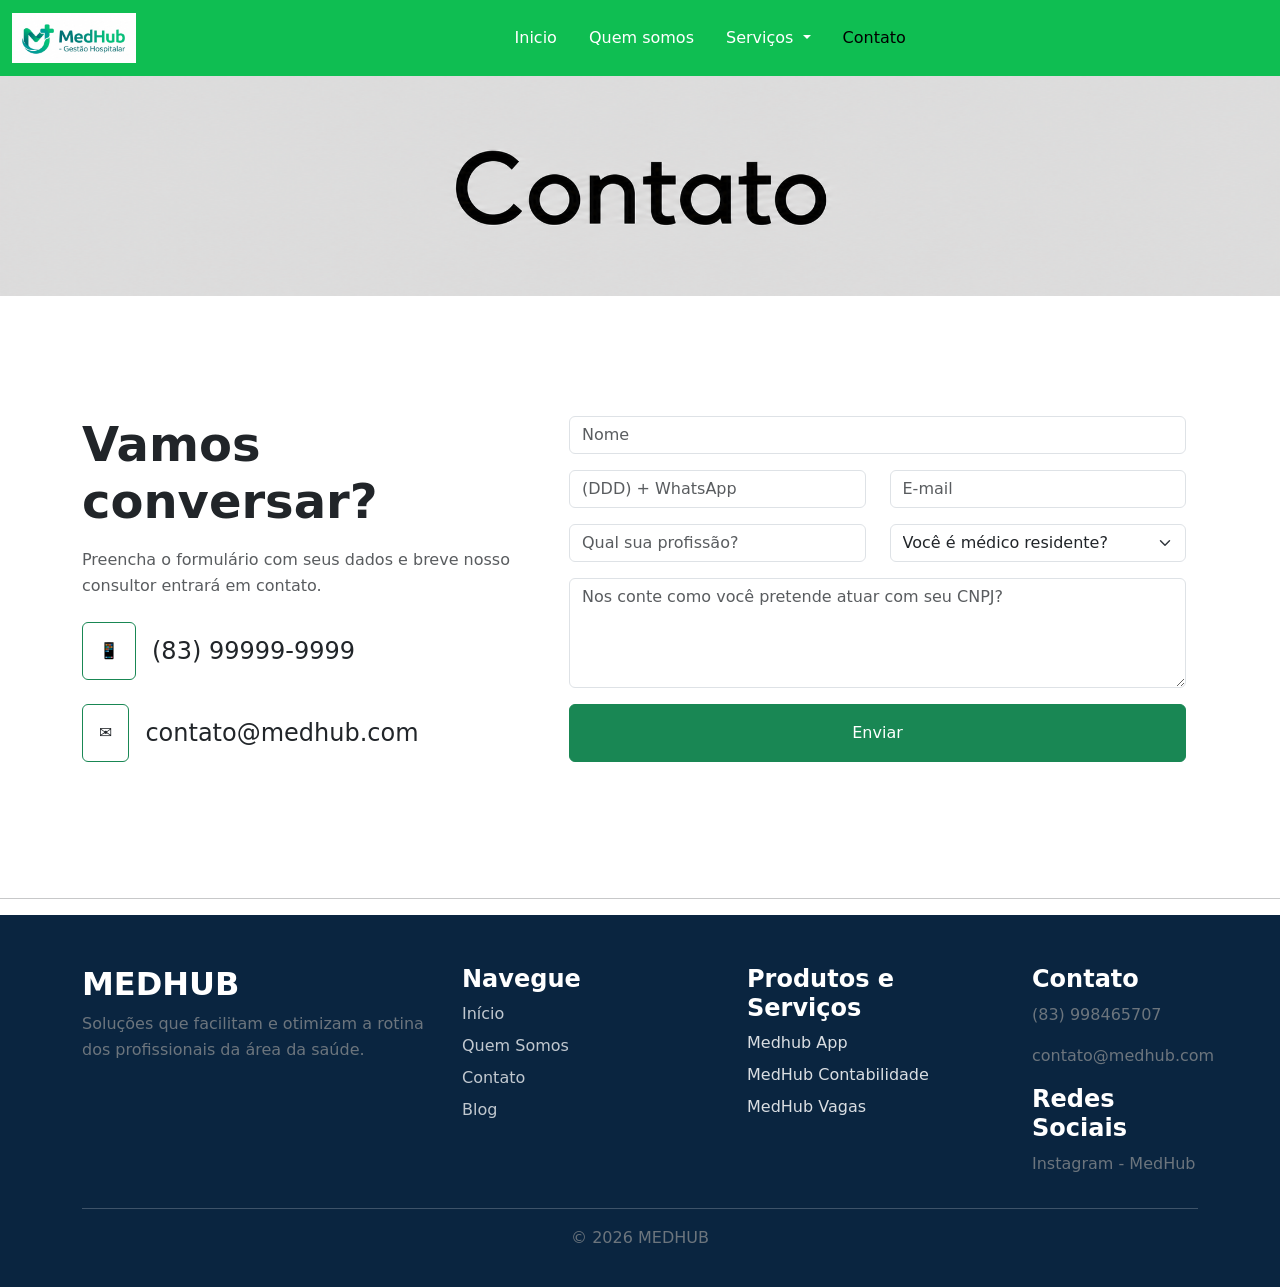
==== projeto-webfront-segundaFase/contato.html @ 8a847c96 "Aba de Contato adicionada" ====
<!doctype html>
<html lang="pt-BR">
  <head>
    <meta charset="UTF-8" />
    <meta name="viewport" content="width=device-width, initial-scale=1.0" />
    <link rel="stylesheet" href="style.css" />
    <link
      href="https://cdn.jsdelivr.net/npm/bootstrap@5.3.8/dist/css/bootstrap.min.css"
      rel="stylesheet"
      integrity="sha384-sRIl4kxILFvY47J16cr9ZwB07vP4J8+LH7qKQnuqkuIAvNWLzeN8tE5YBujZqJLB"
      crossorigin="anonymous"
    />
    <title>Contato - MedHub</title>
  </head>
  <body>

    <!-- Inicio do Menu -->
    <nav class="navbar navbar-expand-lg">
      <div class="container-fluid">
        <a class="navbar-brand"><img src="img/logotipo.png" alt=""></a>
        <button class="navbar-toggler" type="button" data-bs-toggle="collapse" data-bs-target="#navbarSupportedContent" aria-controls="navbarSupportedContent" aria-expanded="false" aria-label="Toggle navigation">
          <span class="navbar-toggler-icon"></span>
        </button>
        <div class="collapse navbar-collapse" id="navbarSupportedContent">
          <ul class="navbar-nav mx-auto mb-2 mb-lg-0">
            <li class="nav-item">
              <a class="nav-link" href="index.html">Inicio</a>
            </li>
            <li class="nav-item">
              <a class="nav-link" aria-current="page" href="somos.html">Quem somos</a>
            </li>
            <li class="nav-item dropdown">
              <a class="nav-link dropdown-toggle" href="#" role="button" data-bs-toggle="dropdown" aria-expanded="false">
                Serviços
              </a>
              <ul class="dropdown-menu">
                <li><a class="dropdown-item" href="#">Med Hub - App</a></li>
                <li><a class="dropdown-item" href="#">Med Hub - Vagas</a></li>
                <li><hr class="dropdown-divider"></li>
                <li><a class="dropdown-item" href="#">Med Hub - Contabilidade</a></li>
              </ul>
            </li>
            <li class="nav-item">
              <a class="nav-link active" aria-disabled="true" href="contato.html">Contato</a>
            </li>
          </ul>
        </div>
      </div>
    </nav>
    <!-- Final do Menu -->

    <!-- Frase Contato -->


<img src="img/contato.png"
     class="img-fluid w-100"
     style="height:220px; object-fit:cover;">

<!-- Final da frase Contato -->


<!-- Inicio formulario -->

<section class="container py-5">
    <div class="row align-items-center">

        <!-- Lado esquerdo (frase e bordas com emoji) -->
        <div class="col-lg-5 mb-5 mb-lg-0">

            <h1 class="fw-bold display-5">Vamos conversar?</h1>

            <p class="text-muted mt-3">
                Preencha o formulário com seus dados e breve nosso consultor entrará em contato.
            </p>
                <!-- borda -->
            <div class="d-flex align-items-center mt-4">
                <div class="border border-success rounded p-3 me-3">
                    📱
                </div>
                 
                <h4 class="mb-0">(83) 99999-9999</h4>
            </div>
                <!-- borda -->
            <div class="d-flex align-items-center mt-4">
                <div class="border border-success rounded p-3 me-3">
                    ✉️
                </div>
                <!-- frase naa mesma linha do emoji -->
                <h4 class="mb-0">contato@medhub.com</h4>
            </div>

        </div>

        <!-- Lado direito  (formulario) -->
        <div class="col-lg-7">

            <form>

                <input type="text" class="form-control mb-3" placeholder="Nome">

                <div class="row">
                    <div class="col-md-6 mb-3">
                        <input type="text" class="form-control" placeholder="(DDD) + WhatsApp">
                    </div>

                    <div class="col-md-6 mb-3">
                        <input type="email" class="form-control" placeholder="E-mail">
                    </div>
                </div>

                <div class="row">
                    <div class="col-md-6 mb-3">
                        <input type="text" class="form-control" placeholder="Qual sua profissão?">
                    </div>

                    <div class="col-md-6 mb-3">
                        <select class="form-select">
                            <option>Você é médico residente?</option>
                            <option>Sim</option>
                            <option>Não</option>
                        </select>
                    </div>
                </div>

                <textarea class="form-control mb-3" rows="4"
                    placeholder="Nos conte como você pretende atuar com seu CNPJ?"></textarea>

                <button class="btn btn-success w-100 py-3">
                    Enviar
                </button>

            </form>

        </div>

    </div>
</section>

<!-- Fim formulario -->


<!-- inicio rodape site -->

      <hr />

    <footer class="footer">
      <div class="container">
        <div class="row">

          <!-- Logo e descrição -->
          <div class="col-md-4">
            <h2 class="logo-footer">MEDHUB</h2>
            <p>Soluções que facilitam e otimizam a rotina dos profissionais da área da saúde.</p>
          </div>

          <!-- Navegação -->
          <div class="col-md-3">
            <h4>Navegue</h4>
            <ul>
              <li><a href="index.html">Início</a></li>
              <li><a href="somos.html">Quem Somos</a></li>
              <li><a href="#">Contato</a></li>
              <li><a href="#">Blog</a></li>
            </ul>
          </div>

          <!-- Serviços -->
          <div class="col-md-3">
            <h4>Produtos e Serviços</h4>
            <ul>
              <li>Medhub App</li>
              <li>MedHub Contabilidade</li>
              <li>MedHub Vagas</li>
            </ul>
          </div>

          <!-- Contato -->
          <div class="col-md-2">
            <h4>Contato</h4>
            <p>(83) 998465707</p>
            <p>contato@medhub.com</p>
            <h4>Redes Sociais</h4>
            <p>Instagram - MedHub</p>
          </div>

        </div>

        <hr>

        <div class="text-center">
          <p>© 2026 MEDHUB</p>
        </div>

      </div>
    </footer>

    <script src="https://cdn.jsdelivr.net/npm/bootstrap@5.3.8/dist/js/bootstrap.bundle.min.js"></script>
  </body>
</html>
---- projeto-webfront-segundaFase/style.css ----
body {
font-family: Arial, sans-serif;
color: #212529;
margin: 0;
}

p {
color: #6c757d;
line-height: 1.6;
}

/* NAVBAR*/

.navbar {
background-color: #0fbe52;
padding: 14px;
}

.navbar-brand {
color: #ffffff ;
font-weight: bold;
font-size: 1.5rem;
}
.navbar-brand img{
  height: 50px;
}

.navbar-nav .nav-link {
color: #ffffff ;
font-weight: 500;
margin: 0 8px;
transition: 0.3s;
}

.navbar-nav .nav-link:hover {
color: #d4ffe3 ;
}

/* Dropdown */

.dropdown-menu {
border: none;
box-shadow: 0 4px 15px rgba(0, 0, 0, 0.15);
}

.dropdown-item:hover {
background-color: #e9f7ef;
color: #0fbe52;
}

/* CARROSSEL*/

.carousel-item img {
width: 100%;
height: 550px;
object-fit: cover;
}

/* ESTATÍSTICAS */

.container-stats {
display: flex;
flex-wrap: wrap;
gap: 30px;
padding: 50px;
background-color: #f8fafc;
}

.stat-card {
text-align: center;
padding: 40px 20px;
}

.stat-card h2 {
color: #1b5e8c;
font-size: 2.2rem;
font-weight: 800;
margin-bottom: 6px;
}

.stat-card p {
font-size: 0.95rem;
font-weight: 500;
text-transform: uppercase;
}

/* SERVIÇOS */

.secap-servicos {
display: flex;
flex-wrap: wrap;
gap: 40px;
padding: 50px 5%;
background-color: #f8fafc;
}

.card-info {
flex: 1 1 280px;
}

.card-info h1 {
color: #103a5c;
font-size: 2rem;
margin-bottom: 16px;
}

.cards-servicos {
flex: 2 1 560px;
}

.service-card {
background-color: #ffffff;
border-radius: 10px;
padding: 24px;
height: 100%;
border-top: 4px solid #1b5e8c;
box-shadow: 0 2px 10px rgba(0, 0, 0, 0.05);
}

.service-card h2 {
color: #103a5c;
font-size: 1.3rem;
margin-bottom: 10px;
}

.card-vagas {
border-top-color: #0fbe52;
}

.btn-service {
color: #1b5e8c;
font-weight: 600;
text-decoration: none;
}

.btn-service:hover {
color: #0fbe52;
}

/*DEPOIMENTOS */

.card.shadow-sm .card-title {
color: #1b5e8c;
font-weight: 700;
}

.card.shadow-sm .text-muted {
color: #0fbe52 !important;
}

/*CONTATO */

.card-contato {
background-color: #103a5c;
border-radius: 10px;
margin: 0 auto 30px;
max-width: 1140px;
padding: 30px;
}

.card-contato .card-title {
color: #ffffff;
}

.card-contato .card-text {
color: rgba(255, 255, 255, 0.85);
}

/*FORMULÁRIO*/

form {
max-width: 1110px;
margin: 60px auto;
padding: 12px;
}

form .btn-primary {
background-color: #0fbe52;
border: none;
font-weight: 600;
padding: 10px 30px;
}

form .btn-primary:hover {
background-color: #0ca347;
}

/*FOOTER */

.footer {
background-color: #0a2540;
color: rgba(255, 255, 255, 0.85);
padding: 50px 0 20px;
}

.footer h2,
.footer h4 {
color: #ffffff;
font-weight: 600;
}

.footer ul {
list-style: none;
padding: 0;
}

.footer ul li {
margin-bottom: 8px;
}

.footer ul li a {
color: rgba(255, 255, 255, 0.75);
text-decoration: none;
transition: 0.3s;
}

.footer ul li a:hover {
color: #20c997;
}

.footer .btn-whatsapp {
display: inline-block;
background-color: #20c997;
color: #ffffff;
font-weight: 600;
padding: 10px 20px;
border-radius: 8px;
text-decoration: none;
transition: 0.3s;
}

.footer .btn-whatsapp:hover {
background-color: #1aa179;
}


/* ========================================
   QUEM SOMOS - somos.html
   ======================================== */

/* HERO */

.hero-somos {
  background-color: #eef9f3;
  padding: 80px 0;
}

.hero-somos h1 {
  font-size: 2.8rem;
  font-weight: 800;
  color: #103a5c;
  line-height: 1.2;
  margin-bottom: 20px;
}

.hero-somos p {
  font-size: 1.05rem;
  max-width: 480px;
  margin-bottom: 32px;
}

.hero-somos-img {
  width: 100%;
  border-radius: 16px;
  object-fit: cover;
  max-height: 380px;
}

.btn-hero {
  background-color: #0fbe52;
  color: #ffffff;
  font-weight: 600;
  padding: 12px 28px;
  border-radius: 8px;
  text-decoration: none;
  transition: background-color 0.3s;
  display: inline-block;
}

.btn-hero:hover {
  background-color: #0ca347;
  color: #ffffff;
}

/* QUEM SOMOS */

.secao-quem-somos {
  padding: 80px 0;
  background-color: #ffffff;
}

.secao-quem-somos h2 {
  font-size: 2.2rem;
  font-weight: 800;
  color: #103a5c;
  margin-bottom: 20px;
}

.img-secao {
  width: 100%;
  border-radius: 16px;
  object-fit: cover;
  max-height: 420px;
}

.texto-destaque {
  font-weight: 700;
  color: #103a5c !important;
}

/* NÚMEROS */

.secao-numeros {
  background-color: #f8fafc;
  padding: 50px 20px;
  border-radius: 12px;
  margin: 40px 0;
}

.numeros-label {
  font-size: 1.8rem;
  font-weight: 800;
  color: #103a5c;
}

.stat-card-somos {
  padding: 20px 10px;
}

.stat-card-somos h2 {
  color: #0fbe52;
  font-size: 2.2rem;
  font-weight: 900;
  margin-bottom: 4px;
}

.stat-card-somos p {
  font-size: 0.85rem;
  font-weight: 500;
  text-transform: uppercase;
}

/* BANNER CTA */

.banner-cta {
  border-radius: 16px;
  background: linear-gradient(135deg, #103a5c 0%, #0fbe52 100%);
  padding: 60px 5%;
  position: relative;
  overflow: hidden;
}

.banner-cta::after {
  content: '';
  position: absolute;
  right: -40px;
  top: -40px;
  width: 420px;
  height: 420px;
  background-image: radial-gradient(circle, rgba(255,255,255,0.18) 1.5px, transparent 1.5px);
  background-size: 18px 18px;
  border-radius: 50%;
}

.banner-cta h2 {
  color: #ffffff;
  font-size: 2rem;
  font-weight: 800;
  margin-bottom: 16px;
  max-width: 480px;
  position: relative;
  z-index: 1;
}

.banner-cta p {
  color: rgba(255, 255, 255, 0.85) !important;
  max-width: 520px;
  margin-bottom: 32px;
  position: relative;
  z-index: 1;
}

.btn-banner {
  background-color: #ffffff;
  color: #103a5c;
  font-weight: 700;
  padding: 12px 28px;
  border-radius: 8px;
  text-decoration: none;
  transition: background-color 0.3s;
  display: inline-block;
  position: relative;
  z-index: 1;
}

.btn-banner:hover {
  background-color: #eef9f3;
  color: #103a5c;
}

/* POR QUE ESCOLHER */

.secao-diferenciais {
  padding: 80px 0;
  background-color: #ffffff;
}

.secao-diferenciais h2 {
  font-size: 2rem;
  font-weight: 800;
  color: #103a5c;
  margin-bottom: 32px;
}

.diferencial-item {
  display: flex;
  align-items: flex-start;
  gap: 16px;
  margin-bottom: 28px;
}

.diferencial-icone {
  width: 48px;
  height: 48px;
  background-color: #eef9f3;
  border-radius: 10px;
  display: flex;
  align-items: center;
  justify-content: center;
  flex-shrink: 0;
  font-size: 1.4rem;
}

.diferencial-item h5 {
  color: #103a5c;
  font-weight: 700;
  margin-bottom: 4px;
}

.diferencial-item p {
  font-size: 0.9rem;
  margin: 0;
}
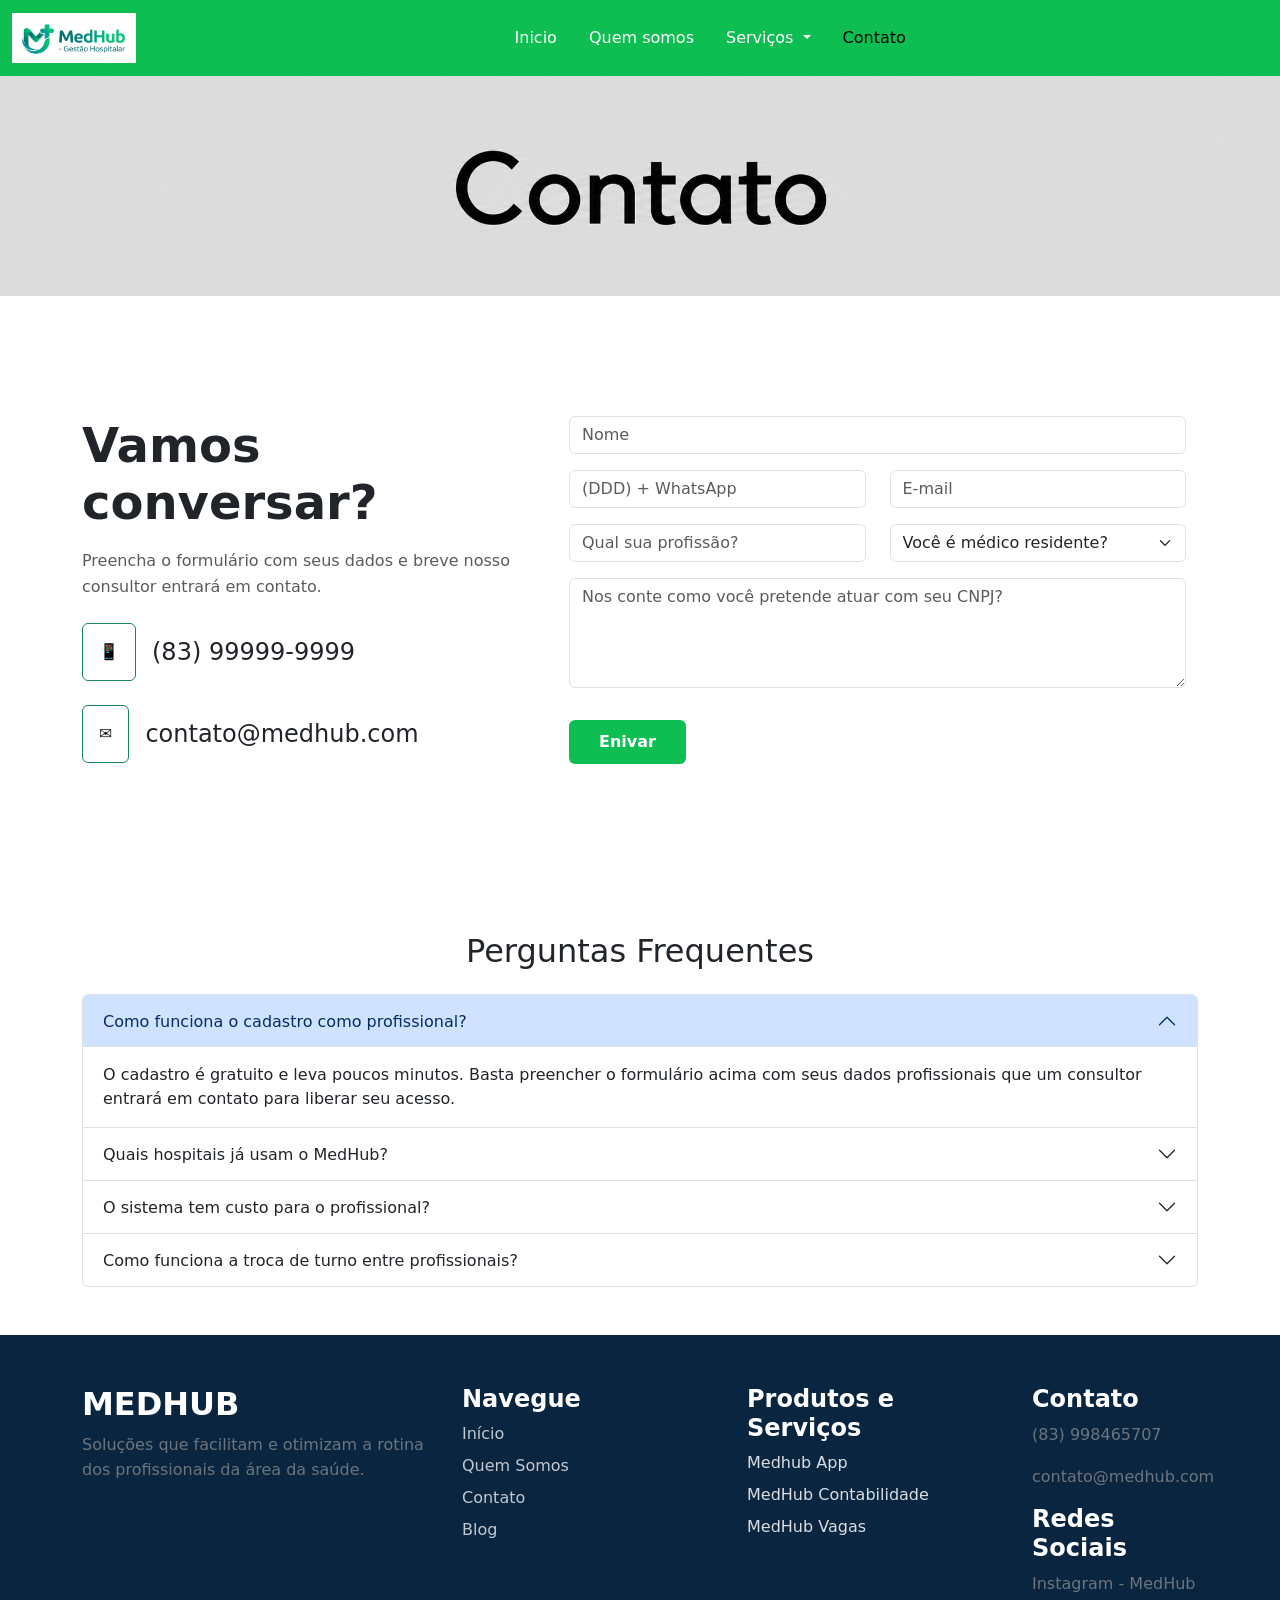
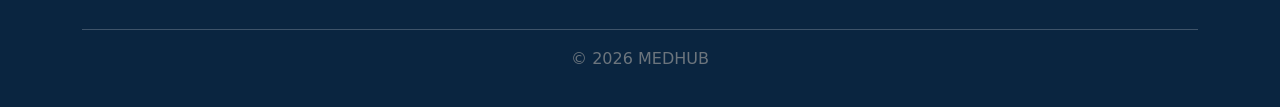
==== commit 7d29a852: "add FAQ em contato" ====
--- a/projeto-webfront-segundaFase/contato.html
+++ b/projeto-webfront-segundaFase/contato.html
@@ -125,9 +125,7 @@
                 <textarea class="form-control mb-3" rows="4"
                     placeholder="Nos conte como você pretende atuar com seu CNPJ?"></textarea>
 
-                <button class="btn btn-success w-100 py-3">
-                    Enviar
-                </button>
+                 <a href="obrigado.html" class="btn btn-primary mt-3">Enivar</a>
 
             </form>
 
@@ -138,10 +136,79 @@
 
 <!-- Fim formulario -->
 
+<!--Inicio FAQ-->
+ 
+<section class="container py-5">
+ 
+    <h2 class="text-center mb-4">Perguntas Frequentes</h2>
+ 
+    <div class="accordion" id="accordionFaq">
+ 
+        <div class="accordion-item">
+            <h3 class="accordion-header">
+                <button class="accordion-button" type="button" data-bs-toggle="collapse" data-bs-target="#faq1">
+                    Como funciona o cadastro como profissional?
+                </button>
+            </h3>
+            <div id="faq1" class="accordion-collapse collapse show" data-bs-parent="#accordionFaq">
+                <div class="accordion-body">
+                    O cadastro é gratuito e leva poucos minutos. Basta preencher o formulário acima
+                    com seus dados profissionais que um consultor entrará em contato para liberar seu acesso.
+                </div>
+            </div>
+        </div>
+ 
+        <div class="accordion-item">
+            <h3 class="accordion-header">
+                <button class="accordion-button collapsed" type="button" data-bs-toggle="collapse" data-bs-target="#faq2">
+                    Quais hospitais já usam o MedHub?
+                </button>
+            </h3>
+            <div id="faq2" class="accordion-collapse collapse" data-bs-parent="#accordionFaq">
+                <div class="accordion-body">
+                    O MedHub já está presente em mais de 50 mil hospitais e clínicas parceiras
+                    em todo o Brasil, conectando profissionais e instituições da área da saúde.
+                </div>
+            </div>
+        </div>
+ 
+        <div class="accordion-item">
+            <h3 class="accordion-header">
+                <button class="accordion-button collapsed" type="button" data-bs-toggle="collapse" data-bs-target="#faq3">
+                    O sistema tem custo para o profissional?
+                </button>
+            </h3>
+            <div id="faq3" class="accordion-collapse collapse" data-bs-parent="#accordionFaq">
+                <div class="accordion-body">
+                    Não. O acesso para profissionais de saúde é totalmente gratuito.
+                    Os planos pagos do MedHub são voltados para a gestão das instituições.
+                </div>
+            </div>
+        </div>
+ 
+        <div class="accordion-item">
+            <h3 class="accordion-header">
+                <button class="accordion-button collapsed" type="button" data-bs-toggle="collapse" data-bs-target="#faq4">
+                    Como funciona a troca de turno entre profissionais?
+                </button>
+            </h3>
+            <div id="faq4" class="accordion-collapse collapse" data-bs-parent="#accordionFaq">
+                <div class="accordion-body">
+                    Direto no painel do profissional, você escolhe o plantão que deseja repassar
+                    e seleciona um colega disponível. A solicitação é enviada para aprovação do
+                    gestor responsável pelo setor.
+                </div>
+            </div>
+        </div>
+ 
+    </div>
+ 
+</section>
+ 
+<!--Fim do FAQ-->
+
 
 <!-- inicio rodape site -->
-
-      <hr />
 
     <footer class="footer">
       <div class="container">
--- a/projeto-webfront-segundaFase/style.css
+++ b/projeto-webfront-segundaFase/style.css
@@ -101,6 +101,7 @@
 .card-info h1 {
 color: #103a5c;
 font-size: 2rem;
+text-align: center;
 margin-bottom: 16px;
 }
 
@@ -440,4 +441,191 @@
 .diferencial-item p {
   font-size: 0.9rem;
   margin: 0;
+}
+
+/* AREA PROFISSIONAL*/
+/* Cabecalho do Gestor */
+.cabecalho-gestor {
+  background-color: #103a5c;
+  padding: 40px 0;
+  margin-bottom: 30px;
+}
+ 
+.cabecalho-gestor h1 {
+  color: #ffffff;
+  margin-bottom: 6px;
+}
+ 
+.cabecalho-gestor p {
+  color: rgba(255, 255, 255, 0.75);
+  margin: 0;
+}
+ 
+/* Indicadores */
+.indicador-card {
+  background-color: #ffffff;
+  border-radius: 8px;
+  padding: 18px;
+  text-align: center;
+  border-top: 4px solid #1b5e8c;
+}
+ 
+.indicador-card h2 {
+  color: #103a5c;
+  font-size: 1.8rem;
+  font-weight: 800;
+  margin-bottom: 4px;
+}
+ 
+.indicador-card p {
+  font-size: 0.85rem;
+  margin: 0;
+}
+ 
+.borda-azul {
+  color: #1b5e8c;
+}
+ 
+.borda-verde {
+  color: #2ead6b;
+}
+ 
+.borda-laranja {
+  border-top-color: #e69b1c;
+}
+ 
+.borda-azul-claro {
+  border-top-color: #3d8fc4;
+}
+ 
+/* Painel (caixa generica) */
+.painel {
+  background-color: #ffffff;
+  border-radius: 8px;
+  padding: 20px;
+  box-shadow: 0 2px 6px rgba(0, 0, 0, 0.08);
+}
+ 
+.painel-cabecalho {
+  display: flex;
+  justify-content: space-between;
+  align-items: center;
+  margin-bottom: 14px;
+}
+ 
+.painel-cabecalho h3 {
+  color: #103a5c;
+  font-size: 1.1rem;
+  margin: 0;
+}
+ 
+/* Tabela de escala */
+.tabela-escala {
+  margin-bottom: 0;
+}
+ 
+/* Tags de setor */
+.tag {
+  font-size: 0.75rem;
+  font-weight: 600;
+  padding: 3px 10px;
+  border-radius: 12px;
+}
+ 
+.tag-uti {
+  background-color: #e3eaf0;
+  color: #103a5c;
+}
+ 
+.tag-ps {
+  background-color: #fbe2e2;
+  color: #c0392b;
+}
+ 
+.tag-card {
+  background-color: #ece1f9;
+  color: #6c3fc5;
+}
+ 
+.tag-ped {
+  background-color: #e8f7ef;
+  color: #1e8c56;
+}
+ 
+/* Status do plantao */
+.status {
+  font-size: 0.75rem;
+  font-weight: 600;
+  padding: 3px 10px;
+  border-radius: 12px;
+}
+ 
+.status-verde {
+  background-color: #e8f7ef;
+  color: #1e8c56;
+}
+ 
+.status-laranja {
+  background-color: #fdf0dc;
+  color: #b5750e;
+}
+ 
+.status-vermelho {
+  background-color: #fbe2e2;
+  color: #c0392b;
+}
+ 
+.status-cinza {
+  background-color: #e3eaf0;
+  color: #5a6b7b;
+}
+ 
+/* Trocas pendentes */
+.troca {
+  border-bottom: 1px solid #e3eaf0;
+  padding: 12px 0;
+}
+ 
+.troca:last-child {
+  border-bottom: none;
+}
+ 
+.troca p {
+  color: #1a2b3c;
+  margin-bottom: 2px;
+  font-size: 0.9rem;
+}
+ 
+.troca small {
+  color: #5a6b7b;
+}
+ 
+.troca-botoes {
+  margin-top: 8px;
+}
+ 
+.troca-botoes .btn {
+  margin-right: 6px;
+}
+ 
+/* Mural de avisos */
+.aviso {
+  border-bottom: 1px solid #e3eaf0;
+  padding: 12px 0;
+  font-size: 0.88rem;
+  color: #1a2b3c;
+}
+ 
+.aviso:last-child {
+  border-bottom: none;
+}
+ 
+.aviso-urgente {
+  color: #c0392b;
+}
+ 
+.aviso-data {
+  color: #5a6b7b;
+  font-size: 0.75rem;
+  margin-top: 4px;
 }
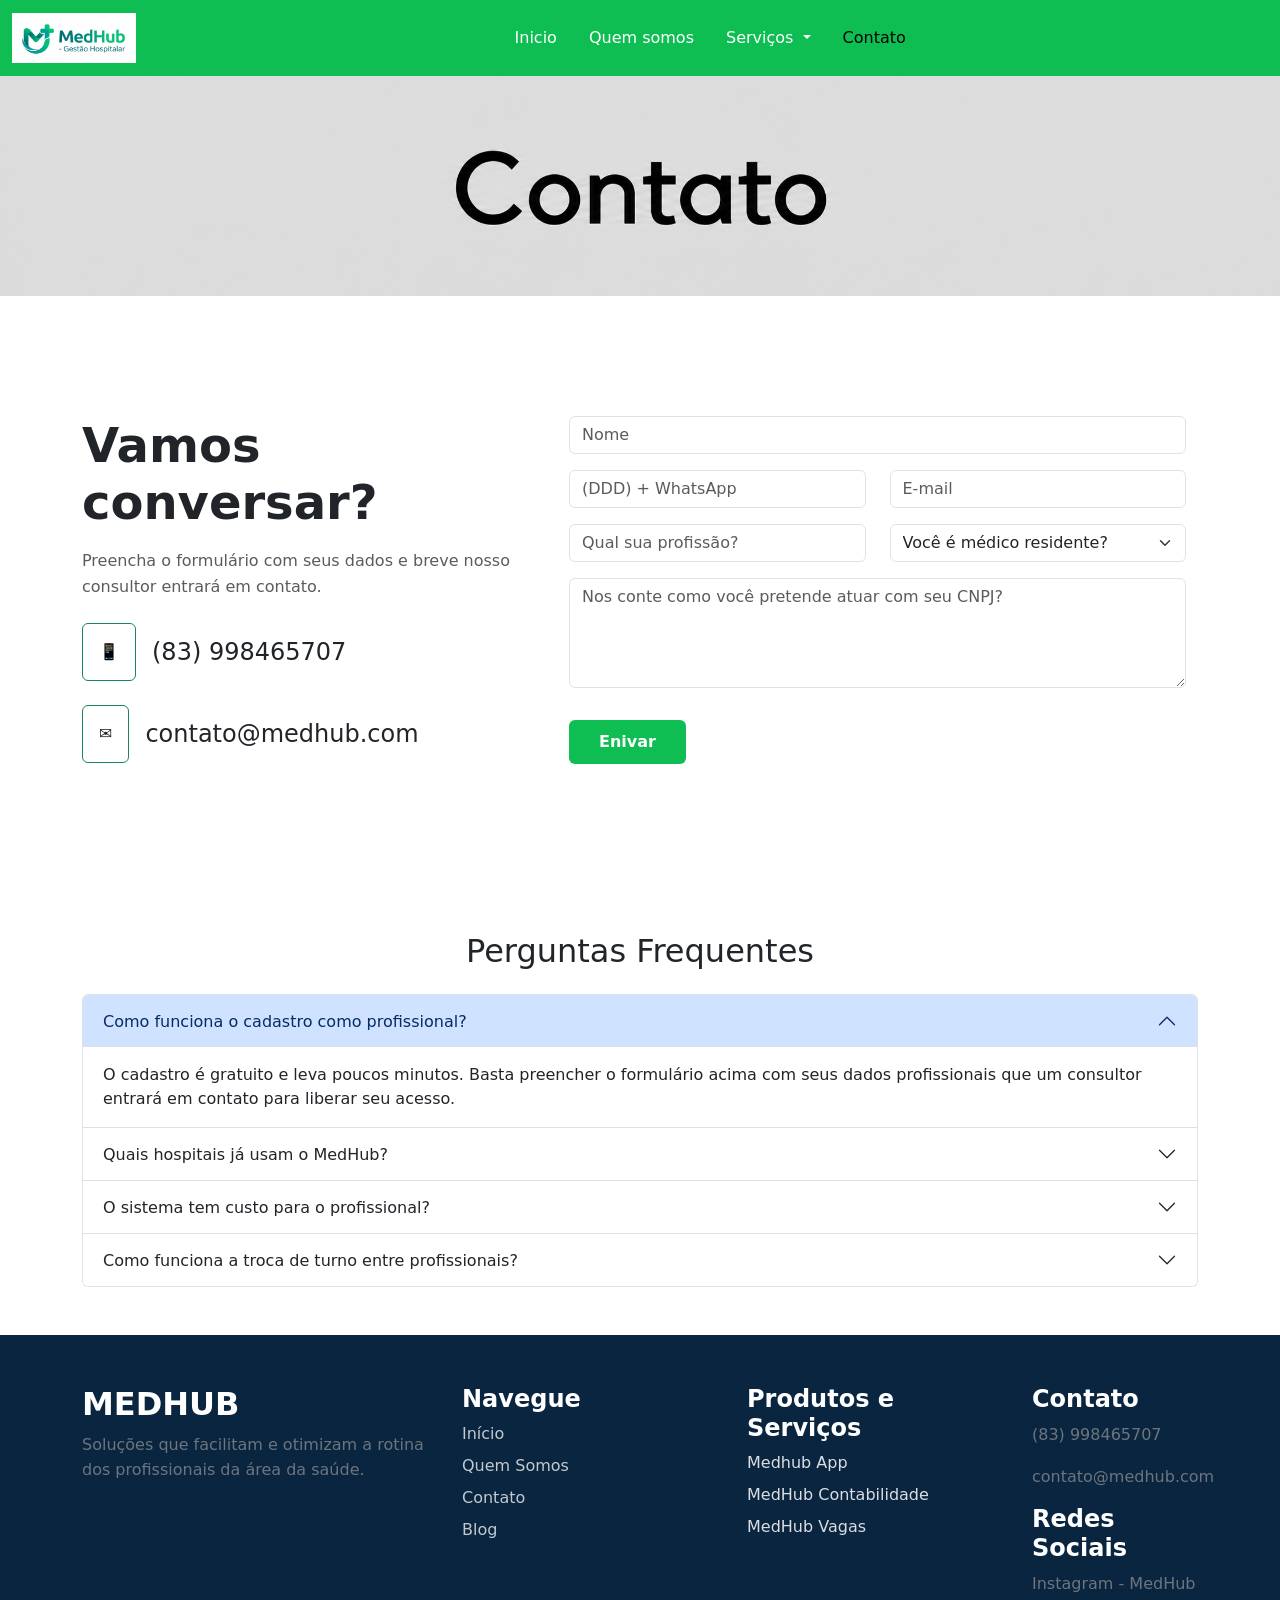
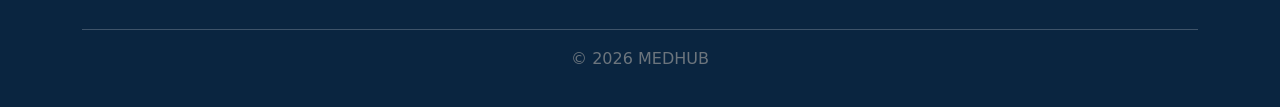
==== commit df434f04: "ajustes no projeto" ====
--- a/projeto-webfront-segundaFase/contato.html
+++ b/projeto-webfront-segundaFase/contato.html
@@ -78,7 +78,7 @@
                     📱
                 </div>
                  
-                <h4 class="mb-0">(83) 99999-9999</h4>
+                <h4 class="mb-0">(83) 998465707</h4>
             </div>
                 <!-- borda -->
             <div class="d-flex align-items-center mt-4">
